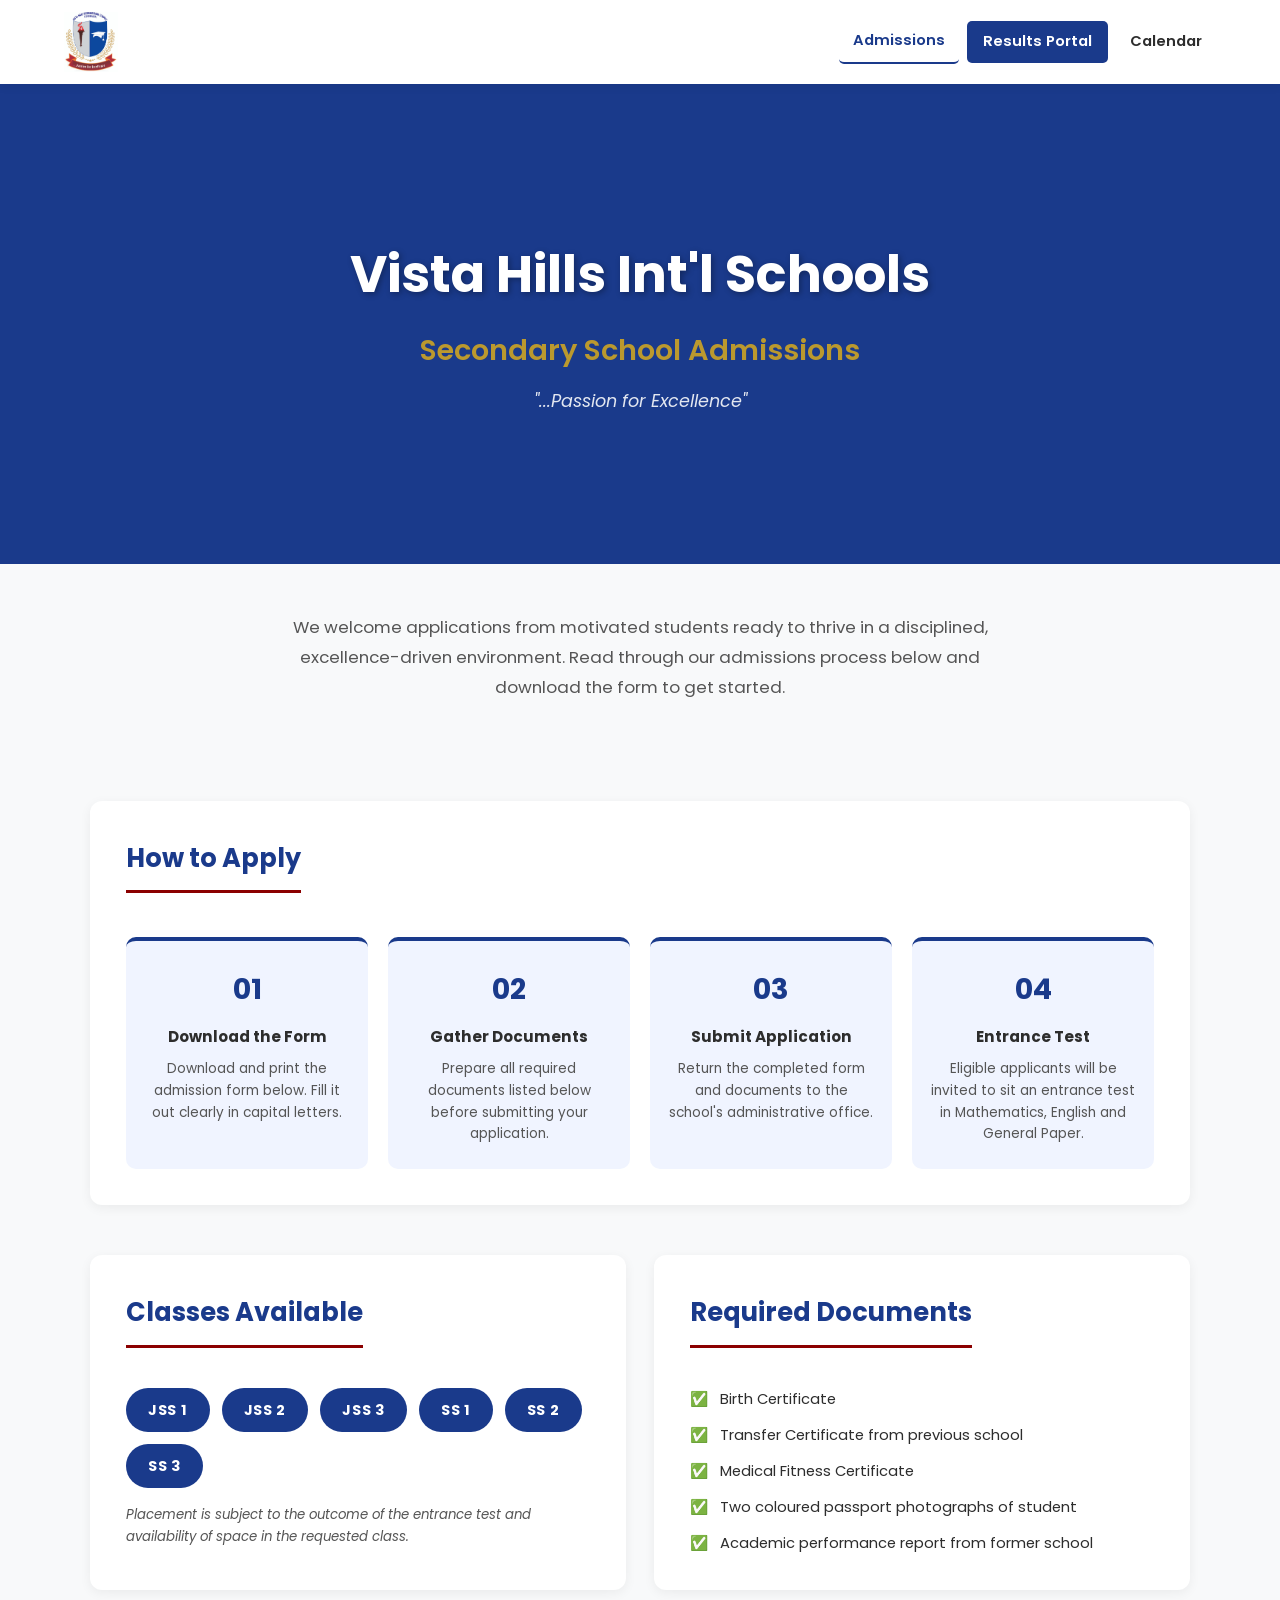
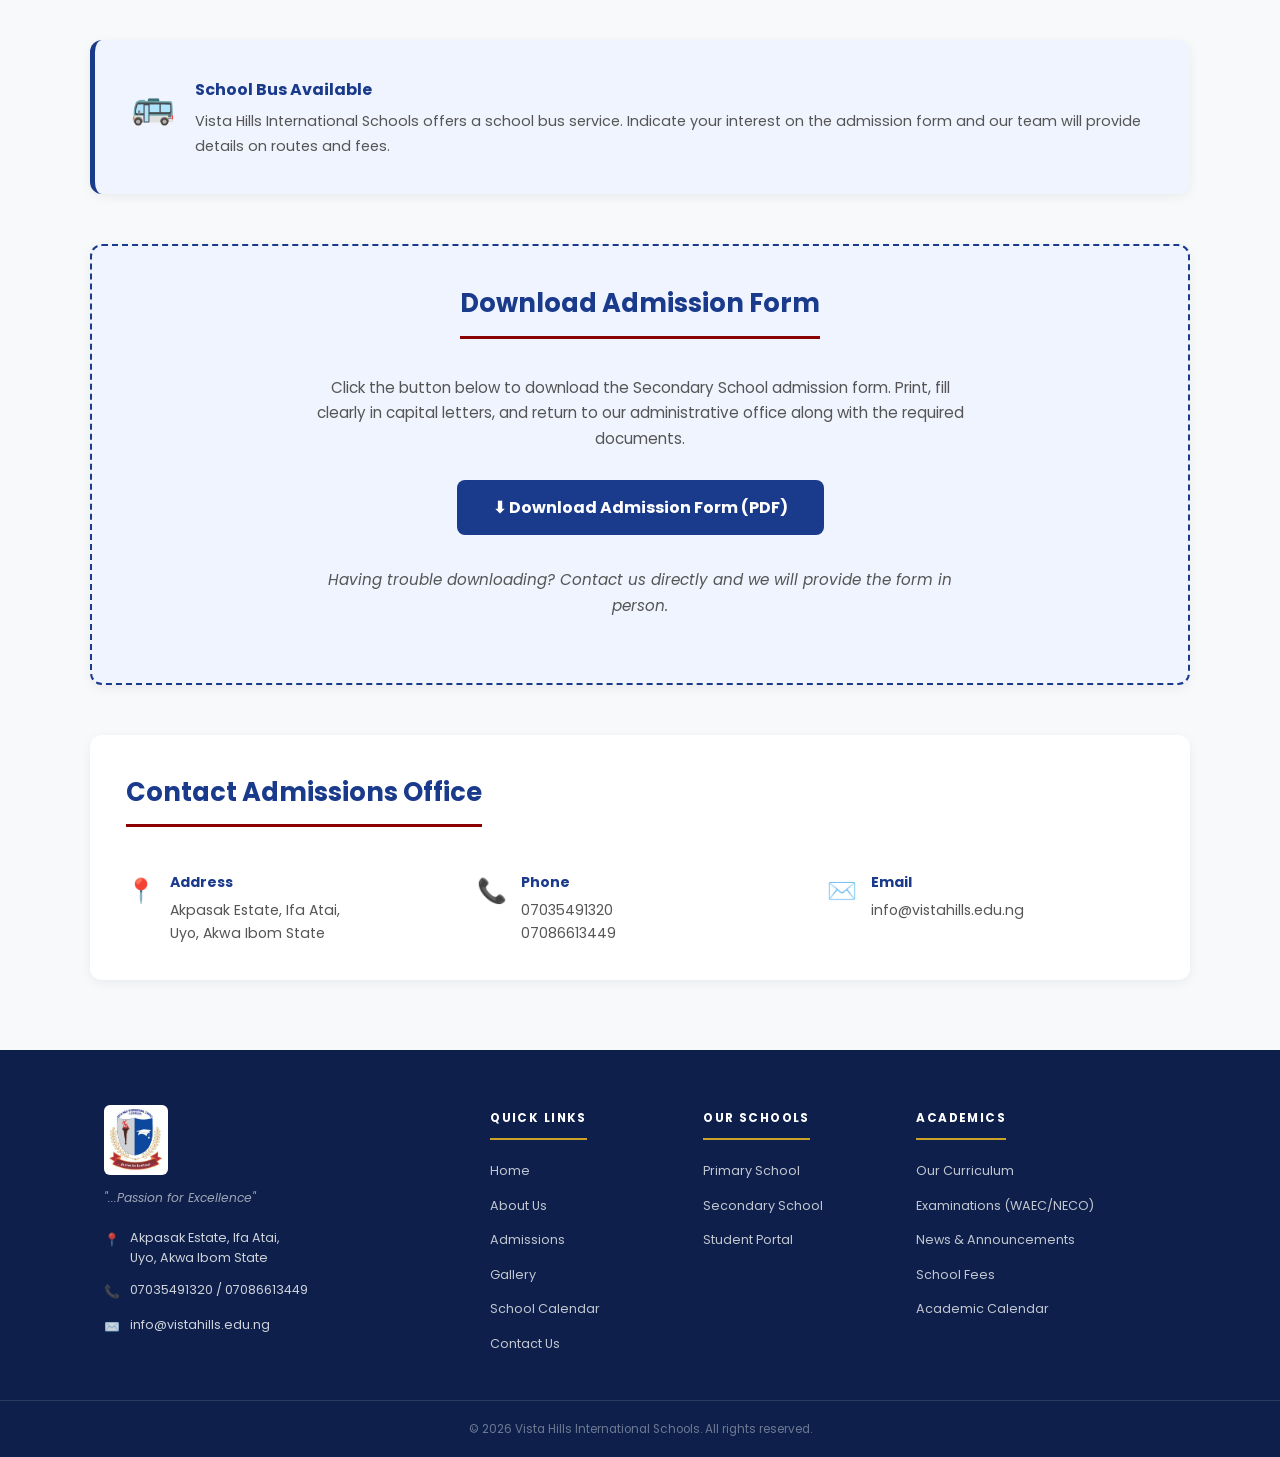
==== SCHOOL WEBSITE/PUBLIC/admissions.html @ dcc8f913 "Add files via upload" ====
<!DOCTYPE html>
<html lang="en">
<head>
  <meta charset="UTF-8">
  <meta name="viewport" content="width=device-width, initial-scale=1.0">
  <title>Admissions - Vista Hills International Schools</title>
  <link rel="stylesheet" href="demo.css">
  <link rel="icon" type="image/jpeg" href="images/secondaryslogo.jpg">
  <link rel="preconnect" href="https://fonts.googleapis.com">
  <link rel="preconnect" href="https://fonts.gstatic.com" crossorigin>
  <link href="https://fonts.googleapis.com/css2?family=Poppins:wght@400;600;700&display=swap" rel="stylesheet">
</head>
<body class="page-secondary">

  <nav class="main-nav">
    <a href="demo.html" class="nav-logo-link">
      <img src="images/secondaryslogo.jpg"
           alt="Vista Hills Secondary School Logo"
           class="nav-logo">
    </a>
    <div class="nav-links">
      <a href="admissions.html" class="active-link">Admissions</a>
      <a href="results.html" class="portal-btn">Results Portal</a>
      <a href="calendar.html">Calendar</a>
    </div>
  </nav>

  <header class="hero">
    <div class="hero-overlay"></div>
    <div class="hero-text">
      <h1>Vista Hills Int'l Schools</h1>
      <h2 class="school-arm-title">Secondary School Admissions</h2>
      <p class="motto">"...Passion for Excellence"</p>
    </div>
  </header>

  <section class="intro">
    <p>We welcome applications from motivated students ready to thrive in a disciplined, excellence-driven environment. Read through our admissions process below and download the form to get started.</p>
  </section>

  <!-- How to Apply -->
  <section class="admissions-section">
    <div class="admissions-inner">

      <div class="admissions-block">
        <h2 class="section-title">How to Apply</h2>
        <div class="steps-grid">
          <div class="step-card">
            <div class="step-number">01</div>
            <h4>Download the Form</h4>
            <p>Download and print the admission form below. Fill it out clearly in capital letters.</p>
          </div>
          <div class="step-card">
            <div class="step-number">02</div>
            <h4>Gather Documents</h4>
            <p>Prepare all required documents listed below before submitting your application.</p>
          </div>
          <div class="step-card">
            <div class="step-number">03</div>
            <h4>Submit Application</h4>
            <p>Return the completed form and documents to the school's administrative office.</p>
          </div>
          <div class="step-card">
            <div class="step-number">04</div>
            <h4>Entrance Test</h4>
            <p>Eligible applicants will be invited to sit an entrance test in Mathematics, English and General Paper.</p>
          </div>
        </div>
      </div>

      <!-- Two column layout for Classes & Documents -->
      <div class="admissions-two-col">

        <!-- Classes Available -->
        <div class="admissions-block">
          <h2 class="section-title">Classes Available</h2>
          <div class="classes-grid">
            <div class="class-badge">JSS 1</div>
            <div class="class-badge">JSS 2</div>
            <div class="class-badge">JSS 3</div>
            <div class="class-badge">SS 1</div>
            <div class="class-badge">SS 2</div>
            <div class="class-badge">SS 3</div>
          </div>
          <p class="admissions-note">Placement is subject to the outcome of the entrance test and availability of space in the requested class.</p>
        </div>

        <!-- Required Documents -->
        <div class="admissions-block">
          <h2 class="section-title">Required Documents</h2>
          <ul class="documents-list">
            <li>
              <span class="doc-icon">✅</span>
              <span>Birth Certificate</span>
            </li>
            <li>
              <span class="doc-icon">✅</span>
              <span>Transfer Certificate from previous school</span>
            </li>
            <li>
              <span class="doc-icon">✅</span>
              <span>Medical Fitness Certificate</span>
            </li>
            <li>
              <span class="doc-icon">✅</span>
              <span>Two coloured passport photographs of student</span>
            </li>
            <li>
              <span class="doc-icon">✅</span>
              <span>Academic performance report from former school</span>
            </li>
          </ul>
        </div>

      </div>

      <!-- School Bus -->
      <div class="admissions-block bus-notice">
        <span class="bus-icon">🚌</span>
        <div>
          <h4>School Bus Available</h4>
          <p>Vista Hills International Schools offers a school bus service. Indicate your interest on the admission form and our team will provide details on routes and fees.</p>
        </div>
      </div>

      <!-- Download Form -->
      <div class="admissions-block download-block">
        <h2 class="section-title">Download Admission Form</h2>
        <p>Click the button below to download the Secondary School admission form. Print, fill clearly in capital letters, and return to our administrative office along with the required documents.</p>
        <a href="admission-form-secondary.pdf"
           download="Vista-Hills-Secondary-Admission-Form.pdf"
           class="download-btn">
          ⬇ Download Admission Form (PDF)
        </a>
        <p class="admissions-note">Having trouble downloading? Contact us directly and we will provide the form in person.</p>
      </div>

      <!-- Contact -->
      <div class="admissions-block contact-block">
        <h2 class="section-title">Contact Admissions Office</h2>
        <div class="contact-grid">
          <div class="contact-item">
            <span class="contact-icon">📍</span>
            <div>
              <strong>Address</strong>
              <p>Akpasak Estate, Ifa Atai,<br>Uyo, Akwa Ibom State</p>
            </div>
          </div>
          <div class="contact-item">
            <span class="contact-icon">📞</span>
            <div>
              <strong>Phone</strong>
              <p>07035491320<br>07086613449</p>
            </div>
          </div>
          <div class="contact-item">
            <span class="contact-icon">✉️</span>
            <div>
              <strong>Email</strong>
              <p>info@vistahills.edu.ng</p>
            </div>
          </div>
        </div>
      </div>

    </div>
  </section>

  <footer class="site-footer">
    <div class="footer-top">

      <div class="footer-col footer-brand">
        <img src="images/secondaryslogo.jpg"
             alt="Vista Hills Secondary Logo"
             class="footer-logo-img">
        <p class="footer-tagline">"...Passion for Excellence"</p>
        <ul class="footer-contact">
          <li>
            <span class="footer-icon">📍</span>
            <span>Akpasak Estate, Ifa Atai,<br>Uyo, Akwa Ibom State</span>
          </li>
          <li>
            <span class="footer-icon">📞</span>
            <span>07035491320 / 07086613449</span>
          </li>
          <li>
            <span class="footer-icon">✉️</span>
            <span>info@vistahills.edu.ng</span>
          </li>
        </ul>
      </div>

      <div class="footer-col">
        <h4 class="footer-heading">Quick Links</h4>
        <ul class="footer-links">
          <li><a href="demo.html">Home</a></li>
          <li><a href="about.html">About Us</a></li>
          <li><a href="admissions.html">Admissions</a></li>
          <li><a href="gallery.html">Gallery</a></li>
          <li><a href="calendar.html">School Calendar</a></li>
          <li><a href="contact.html">Contact Us</a></li>
        </ul>
      </div>

      <div class="footer-col">
        <h4 class="footer-heading">Our Schools</h4>
        <ul class="footer-links">
          <li><a href="demop.html">Primary School</a></li>
          <li><a href="demos.html">Secondary School</a></li>
          <li><a href="results.html">Student Portal</a></li>
        </ul>
      </div>

      <div class="footer-col">
        <h4 class="footer-heading">Academics</h4>
        <ul class="footer-links">
          <li><a href="#">Our Curriculum</a></li>
          <li><a href="#">Examinations (WAEC/NECO)</a></li>
          <li><a href="#">News & Announcements</a></li>
          <li><a href="#">School Fees</a></li>
          <li><a href="#">Academic Calendar</a></li>
        </ul>
      </div>

    </div>

    <div class="footer-bottom">
      <p>&copy; 2026 Vista Hills International Schools. All rights reserved.</p>
    </div>
  </footer>

</body>
</html>
---- SCHOOL WEBSITE/PUBLIC/demo.css ----
/* =============================================
   VISTA HILLS INTERNATIONAL SCHOOLS
   Shared Stylesheet - demo.css

   Colour system (60-30-10 rule):
   Landing:   60% Navy | 30% White | 10% Maroon
   Primary:   60% Maroon | 30% Cream | 10% Gold
   Secondary: 60% Royal Blue | 30% White | 10% Red
   ============================================= */

/* --- Design Tokens --- */
:root {
  /* Shared */
  --white:          #ffffff;
  --light-bg:       #f8f9fa;
  --text-dark:      #2d2d2d;
  --text-mid:       #555555;

  /* Landing page */
  --navy:           #002b5c;
  --maroon:         #8b0000;
  --gold:           #c9a227;

  /* Primary school */
  --pri-dominant:   #8b0000;
  --pri-support:    #fff8f0;
  --pri-accent:     #c9a227;

  /* Secondary school */
  --sec-dominant:   #1a3a8b;
  --sec-support:    #f0f4ff;
  --sec-accent:     #8b0000;
  --sec-gold:       #c9a227;

  /* Overlays - these genuinely need transparency so rgba stays here only */
  --overlay-navy:   rgba(0, 43, 92, 0.65);
  --overlay-maroon: #8b0000;
  --overlay-blue:   #1a3a8b;
}

/* --- Reset & Base --- */
*, *::before, *::after {
  box-sizing: border-box;
  margin: 0;
  padding: 0;
}

body {
  font-family: 'Poppins', sans-serif;
  background-color: var(--light-bg);
  color: var(--text-dark);
  line-height: 1.7;
}

img {
  max-width: 100%;
  height: auto;
  display: block;
}

a {
  text-decoration: none;
  color: inherit;
}

/* =============================================
   NAVBAR
   ============================================= */
.main-nav {
  display: flex;
  justify-content: space-between;
  align-items: center;
  padding: 12px 5%;
  background: var(--white);
  box-shadow: 0 2px 10px #00000012;
  position: sticky;
  top: 0;
  z-index: 1000;
}

.nav-logo-link {
  display: flex;
  align-items: center;
  gap: 10px;
}

.nav-logo {
  height: 60px;
  width: auto;
  object-fit: contain;
}

.nav-school-name {
  font-size: 0.95em;
  font-weight: 700;
  color: var(--navy);
  line-height: 1.3;
}

.nav-links {
  display: flex;
  align-items: center;
  gap: 8px;
}

.nav-links a {
  text-decoration: none;
  color: var(--text-dark);
  font-weight: 600;
  font-size: 0.92em;
  padding: 8px 14px;
  border-radius: 5px;
  transition: color 0.3s ease, background 0.3s ease;
}

.page-landing .nav-links a:hover,
.page-primary .nav-links a:hover {
  color: var(--maroon);
}

.page-secondary .nav-links a:hover {
  color: var(--sec-dominant);
}

.nav-links .portal-btn {
  color: var(--white) !important;
  padding: 8px 16px;
  border-radius: 5px;
}

.page-landing .portal-btn,
.page-primary .portal-btn {
  background: var(--maroon);
}

.page-landing .portal-btn:hover,
.page-primary .portal-btn:hover {
  background: #a00000;
}

.page-secondary .portal-btn {
  background: var(--sec-dominant);
}

.page-secondary .portal-btn:hover {
  background: #0f2460;
}

/* =============================================
   HERO
   ============================================= */
.hero {
  position: relative;
  background: url('images/banner.jpg') no-repeat center center / cover;
  color: var(--white);
  text-align: center;
  padding: 130px 20px;
  min-height: 480px;
  display: flex;
  align-items: center;
  justify-content: center;
}

.hero-overlay {
  position: absolute;
  inset: 0;
  z-index: 1;
}

.page-landing .hero-overlay  { background: var(--overlay-navy); }
.page-primary .hero-overlay   { background: var(--overlay-maroon); }
.page-secondary .hero-overlay { background: var(--overlay-blue); }

.hero-text {
  position: relative;
  z-index: 2;
  max-width: 800px;
}

.hero-text h1 {
  font-size: clamp(2rem, 5vw, 3.2em);
  font-weight: 700;
  text-shadow: 2px 2px 6px #00000050;
  margin-bottom: 8px;
}

.school-arm-title {
  font-size: clamp(1.2rem, 3vw, 1.8em);
  font-weight: 600;
  margin-bottom: 12px;
  opacity: 0.92;
}

.page-primary .school-arm-title   { color: var(--pri-accent); }
.page-secondary .school-arm-title { color: var(--sec-gold); }

.motto {
  font-style: italic;
  font-size: 1.1em;
  opacity: 0.88;
  margin-top: 10px;
}

/* =============================================
   INTRO
   ============================================= */
.intro {
  text-align: center;
  padding: 48px 20px;
  max-width: 800px;
  margin: 0 auto;
  font-size: 1.05em;
  color: var(--text-mid);
  line-height: 1.8;
}

/* =============================================
   SCHOOL SELECTION CARDS (landing page)
   ============================================= */
.school-options {
  display: flex;
  justify-content: center;
  gap: 30px;
  padding: 20px 5% 70px;
  flex-wrap: wrap;
}

.option {
  flex: 1 1 350px;
  max-width: 450px;
  text-decoration: none;
  border-radius: 12px;
  overflow: hidden;
  box-shadow: 0 4px 15px #0000001a;
  transition: transform 0.3s ease, box-shadow 0.3s ease;
  background: var(--white);
}

.option:hover {
  transform: translateY(-8px);
  box-shadow: 0 16px 32px #00000026;
}

.primary-card   { border-top: 6px solid var(--pri-dominant); }
.secondary-card { border-top: 6px solid var(--sec-dominant); }

.card-content {
  padding: 28px 24px 16px;
  text-align: center;
}

.card-logo {
  height: 80px;
  width: auto;
  object-fit: contain;
  margin: 0 auto 16px;
}

.card-content h2 {
  margin: 0 0 6px;
  font-size: 1.5em;
}

.primary-card .card-content h2   { color: var(--pri-dominant); }
.secondary-card .card-content h2  { color: var(--sec-dominant); }

.card-content p {
  margin: 0;
  color: var(--text-mid);
  font-size: 0.92em;
}

.img-container {
  width: 100%;
  height: 240px;
  overflow: hidden;
}

.img-container img {
  width: 100%;
  height: 100%;
  object-fit: cover;
  transition: transform 0.5s ease;
}

.option:hover .img-container img {
  transform: scale(1.05);
}

/* =============================================
   SECTION TITLE
   ============================================= */
.section-title {
  font-size: 1.6em;
  font-weight: 700;
  margin-bottom: 20px;
  padding-bottom: 10px;
  display: inline-block;
}

.page-primary .section-title {
  color: var(--pri-dominant);
  border-bottom: 3px solid var(--pri-accent);
}

.page-secondary .section-title {
  color: var(--sec-dominant);
  border-bottom: 3px solid var(--sec-accent);
}

/* =============================================
   FACILITIES
   ============================================= */
.facilities {
  padding: 50px 5%;
  background: var(--white);
}

.page-primary .facilities   { background: var(--pri-support); }
.page-secondary .facilities { background: var(--sec-support); }

.facilities-list {
  list-style: none;
  padding: 0;
  display: flex;
  flex-wrap: wrap;
  gap: 12px;
  margin-bottom: 32px;
}

.facilities-list li {
  padding: 8px 18px;
  border-radius: 20px;
  font-size: 0.88em;
  font-weight: 600;
}

.page-primary .facilities-list li   { background: var(--pri-dominant); color: var(--white); }
.page-secondary .facilities-list li { background: var(--sec-dominant); color: var(--white); }

.facility-gallery {
  display: flex;
  flex-wrap: wrap;
  gap: 20px;
  margin-top: 24px;
}

.facility-card {
  flex: 1 1 200px;
  text-align: center;
  background: var(--white);
  border-radius: 10px;
  padding: 12px;
  box-shadow: 0 3px 10px #00000014;
  transition: transform 0.3s ease;
}

.facility-card img {
  width: 100%;
  height: 160px;
  object-fit: cover;
  border-radius: 7px;
  margin-bottom: 10px;
}

.facility-card p {
  font-size: 0.85em;
  font-weight: 600;
  color: var(--text-mid);
}

.facility-card:hover { transform: translateY(-4px); }

/* =============================================
   STAFF
   ============================================= */
.staff {
  padding: 50px 5%;
  text-align: center;
  background: var(--white);
}

.staff > p {
  max-width: 700px;
  margin: 0 auto 30px;
  color: var(--text-mid);
  font-size: 1em;
  line-height: 1.8;
}

.staff-gallery {
  display: flex;
  justify-content: center;
  gap: 30px;
  flex-wrap: wrap;
  margin-top: 20px;
}

.staff-card {
  flex: 0 1 280px;
  background: var(--light-bg);
  padding: 30px 20px;
  border-radius: 12px;
  box-shadow: 0 4px 12px #0000000d;
  transition: transform 0.3s ease, box-shadow 0.3s ease;
}

.staff-card:hover {
  transform: translateY(-5px);
  box-shadow: 0 8px 20px #0000001a;
}

.staff-img-container {
  width: 140px;
  height: 140px;
  border-radius: 50%;
  overflow: hidden;
  margin: 0 auto 16px;
  box-shadow: 0 4px 10px #0000001f;
}

.page-primary .staff-img-container   { border: 4px solid var(--pri-dominant); }
.page-secondary .staff-img-container { border: 4px solid var(--sec-dominant); }

.staff-img-container img {
  width: 100%;
  height: 100%;
  object-fit: cover;
  object-position: top center;
}

.staff-name {
  font-size: 1.1em;
  font-weight: 700;
  margin-bottom: 4px;
}

.page-primary .staff-name   { color: var(--pri-dominant); }
.page-secondary .staff-name { color: var(--sec-dominant); }

.staff-role {
  font-size: 0.88em;
  font-weight: 600;
  color: var(--text-mid);
  text-transform: uppercase;
  letter-spacing: 0.05em;
  margin: 0;
}

/* =============================================
   FOOTER
   ============================================= */
.site-footer {
  background: var(--navy);
  color: #ffffffd9;
  font-size: 0.9em;
}

.page-secondary .site-footer { background: #0d1f4a; }

.footer-top {
  display: grid;
  grid-template-columns: 2fr 1fr 1fr 1.5fr;
  gap: 40px;
  max-width: 1200px;
  margin: 0 auto;
  padding: 55px 5% 45px;
}

.footer-logo-img {
  height: 70px;
  width: auto;
  object-fit: contain;
  margin-bottom: 14px;
  border-radius: 6px;
  background: var(--white);
  padding: 4px;
}

.footer-tagline {
  font-style: italic;
  font-size: 0.85em;
  color: #ffffff99;
  margin: 0 0 20px;
  line-height: 1.5;
}

.footer-contact {
  list-style: none;
  padding: 0;
  margin: 0;
  display: flex;
  flex-direction: column;
  gap: 12px;
}

.footer-contact li {
  display: flex;
  align-items: flex-start;
  gap: 10px;
  font-size: 0.88em;
  color: #ffffffcc;
  line-height: 1.6;
}

.footer-icon {
  flex-shrink: 0;
  margin-top: 2px;
}

.footer-socials { margin-top: 20px; }

.footer-socials a {
  display: inline-block;
  color: var(--white);
  background: #ffffff26;
  padding: 6px 16px;
  border-radius: 4px;
  font-size: 0.85em;
  font-weight: 600;
  transition: background 0.3s ease;
}

.footer-socials a:hover { background: var(--maroon); }

.footer-heading {
  color: var(--white);
  font-size: 0.82em;
  font-weight: 700;
  letter-spacing: 0.12em;
  text-transform: uppercase;
  margin: 0 0 18px;
  padding-bottom: 10px;
  border-bottom: 2px solid var(--maroon);
  display: inline-block;
}

.page-secondary .footer-heading { border-bottom-color: var(--sec-gold); }

.footer-links {
  list-style: none;
  padding: 0;
  margin: 0;
  display: flex;
  flex-direction: column;
  gap: 10px;
}

.footer-links li a {
  color: #ffffffbf;
  font-size: 0.88em;
  display: inline-block;
  transition: color 0.3s ease, padding-left 0.3s ease;
}

.footer-links li a:hover {
  color: var(--white);
  padding-left: 6px;
}

.footer-bottom {
  border-top: 1px solid #ffffff1f;
  text-align: center;
  padding: 18px 20px;
  font-size: 0.82em;
  color: #ffffff66;
}

/* =============================================
   ADMISSIONS PAGE
   ============================================= */
.admissions-section {
  padding: 50px 5% 70px;
}

.admissions-inner {
  max-width: 1100px;
  margin: 0 auto;
  display: flex;
  flex-direction: column;
  gap: 50px;
}

.admissions-block {
  background: var(--white);
  border-radius: 12px;
  padding: 36px;
  box-shadow: 0 3px 12px #0000000f;
}

/* Active nav link */
.active-link {
  color: var(--sec-dominant) !important;
  border-bottom: 2px solid var(--sec-dominant);
  padding-bottom: 4px;
}

/* Steps */
.steps-grid {
  display: grid;
  grid-template-columns: repeat(4, 1fr);
  gap: 20px;
  margin-top: 24px;
}

.step-card {
  background: var(--sec-support);
  border-radius: 10px;
  padding: 24px 18px;
  text-align: center;
  border-top: 4px solid var(--sec-dominant);
}

.step-number {
  font-size: 1.8em;
  font-weight: 700;
  color: var(--sec-dominant);
  margin-bottom: 10px;
}

.step-card h4 {
  font-size: 0.95em;
  font-weight: 700;
  color: var(--text-dark);
  margin-bottom: 8px;
}

.step-card p {
  font-size: 0.85em;
  color: var(--text-mid);
  line-height: 1.6;
}

/* Two column layout */
.admissions-two-col {
  display: grid;
  grid-template-columns: 1fr 1fr;
  gap: 28px;
}

/* Classes */
.classes-grid {
  display: flex;
  flex-wrap: wrap;
  gap: 12px;
  margin-top: 20px;
  margin-bottom: 16px;
}

.class-badge {
  background: var(--sec-dominant);
  color: var(--white);
  padding: 10px 22px;
  border-radius: 25px;
  font-size: 0.9em;
  font-weight: 700;
  letter-spacing: 0.05em;
}

.admissions-note {
  font-size: 0.83em;
  color: var(--text-mid);
  font-style: italic;
  margin-top: 12px;
  line-height: 1.6;
}

/* Documents */
.documents-list {
  list-style: none;
  padding: 0;
  margin-top: 20px;
  display: flex;
  flex-direction: column;
  gap: 14px;
}

.documents-list li {
  display: flex;
  align-items: flex-start;
  gap: 12px;
  font-size: 0.92em;
  color: var(--text-dark);
  line-height: 1.5;
}

.doc-icon {
  flex-shrink: 0;
  font-size: 1em;
}

/* School Bus Notice */
.bus-notice {
  display: flex;
  align-items: flex-start;
  gap: 20px;
  background: var(--sec-support);
  border-left: 5px solid var(--sec-dominant);
}

.bus-icon {
  font-size: 2.2em;
  flex-shrink: 0;
}

.bus-notice h4 {
  font-size: 1em;
  font-weight: 700;
  color: var(--sec-dominant);
  margin-bottom: 6px;
}

.bus-notice p {
  font-size: 0.9em;
  color: var(--text-mid);
  line-height: 1.7;
}

/* Download */
.download-block {
  text-align: center;
  background: var(--sec-support);
  border: 2px dashed var(--sec-dominant);
}

.download-block p {
  color: var(--text-mid);
  font-size: 0.95em;
  max-width: 650px;
  margin: 16px auto 28px;
  line-height: 1.7;
}

.download-btn {
  display: inline-block;
  background: var(--sec-dominant);
  color: var(--white);
  font-weight: 700;
  font-size: 1em;
  padding: 14px 36px;
  border-radius: 8px;
  transition: background 0.3s ease, transform 0.2s ease;
  margin-bottom: 16px;
}

.download-btn:hover {
  background: #0f2460;
  transform: translateY(-2px);
}

/* Contact */
.contact-grid {
  display: grid;
  grid-template-columns: repeat(3, 1fr);
  gap: 24px;
  margin-top: 24px;
}

.contact-item {
  display: flex;
  align-items: flex-start;
  gap: 14px;
}

.contact-icon {
  font-size: 1.5em;
  flex-shrink: 0;
}

.contact-item strong {
  display: block;
  font-size: 0.88em;
  font-weight: 700;
  color: var(--sec-dominant);
  margin-bottom: 4px;
}

.contact-item p {
  font-size: 0.88em;
  color: var(--text-mid);
  line-height: 1.6;
  margin: 0;
}

/* =============================================
   ADMISSIONS RESPONSIVE
   ============================================= */
@media (max-width: 900px) {
  .steps-grid {
    grid-template-columns: repeat(2, 1fr);
  }
  .admissions-two-col {
    grid-template-columns: 1fr;
  }
  .contact-grid {
    grid-template-columns: 1fr;
    gap: 20px;
  }
}

@media (max-width: 600px) {
  .steps-grid {
    grid-template-columns: 1fr;
  }
  .admissions-block {
    padding: 24px 18px;
  }
  .bus-notice {
    flex-direction: column;
    gap: 12px;
  }
}

/* =============================================
   RESPONSIVE - Tablet (max 900px)
   ============================================= */
@media (max-width: 900px) {
  .footer-top {
    grid-template-columns: 1fr 1fr;
    gap: 32px;
  }
  .footer-brand {
    grid-column: 1 / -1;
  }
  .school-options {
    flex-direction: column;
    align-items: center;
  }
  .option {
    max-width: 100%;
    width: 100%;
  }
}

/* =============================================
   RESPONSIVE - Mobile (max 600px)
   ============================================= */
@media (max-width: 600px) {
  .main-nav {
    padding: 10px 4%;
    flex-wrap: wrap;
    gap: 10px;
  }

  .nav-logo { height: 46px; }

  .nav-school-name { font-size: 0.82em; }

  .hero { padding: 90px 16px; }
  .hero-text h1 { font-size: 1.8em; }

  .footer-top {
    grid-template-columns: 1fr;
    padding: 40px 5% 32px;
  }

  .footer-brand { grid-column: auto; }

  .nav-links {
    flex-wrap: wrap;
    gap: 6px;
  }

  .nav-links a {
    font-size: 0.82em;
    padding: 6px 10px;
  }

  .facilities-list { gap: 8px; }

  .facilities-list li {
    font-size: 0.82em;
    padding: 6px 14px;
  }
}
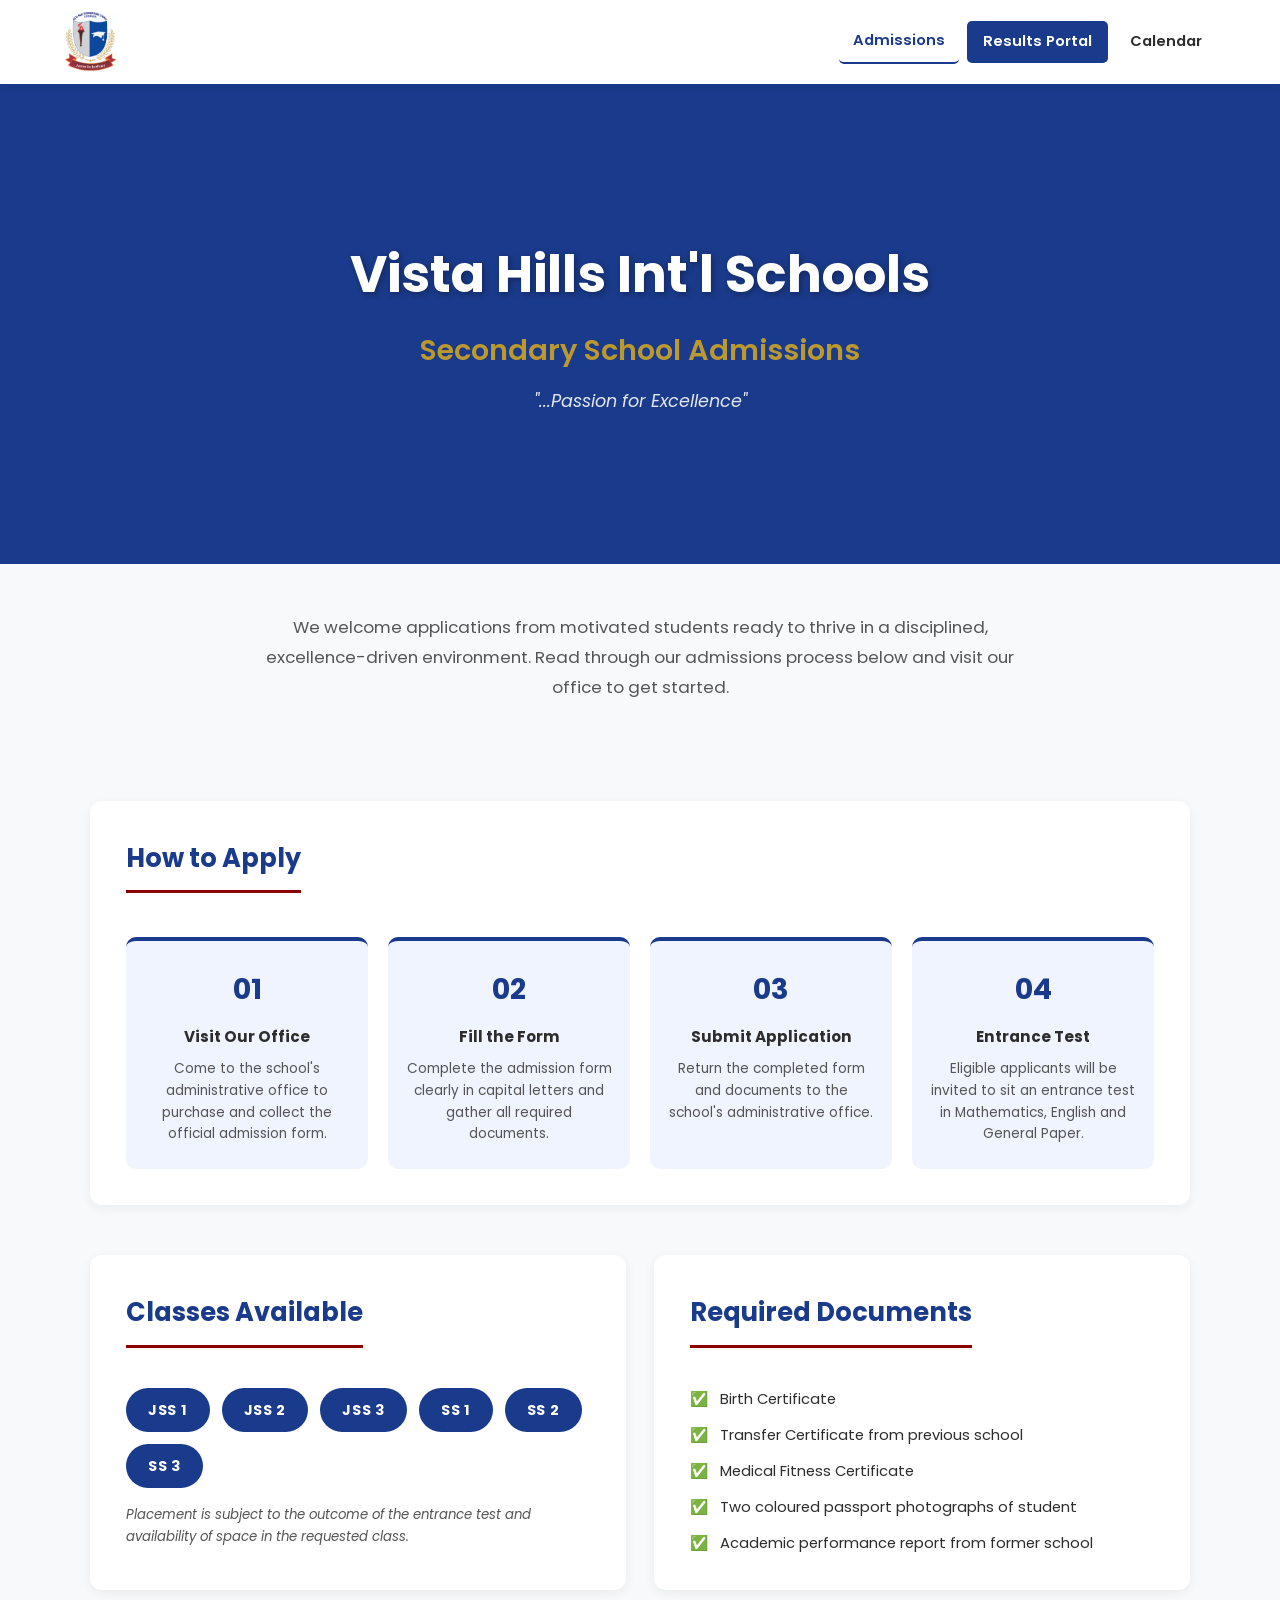
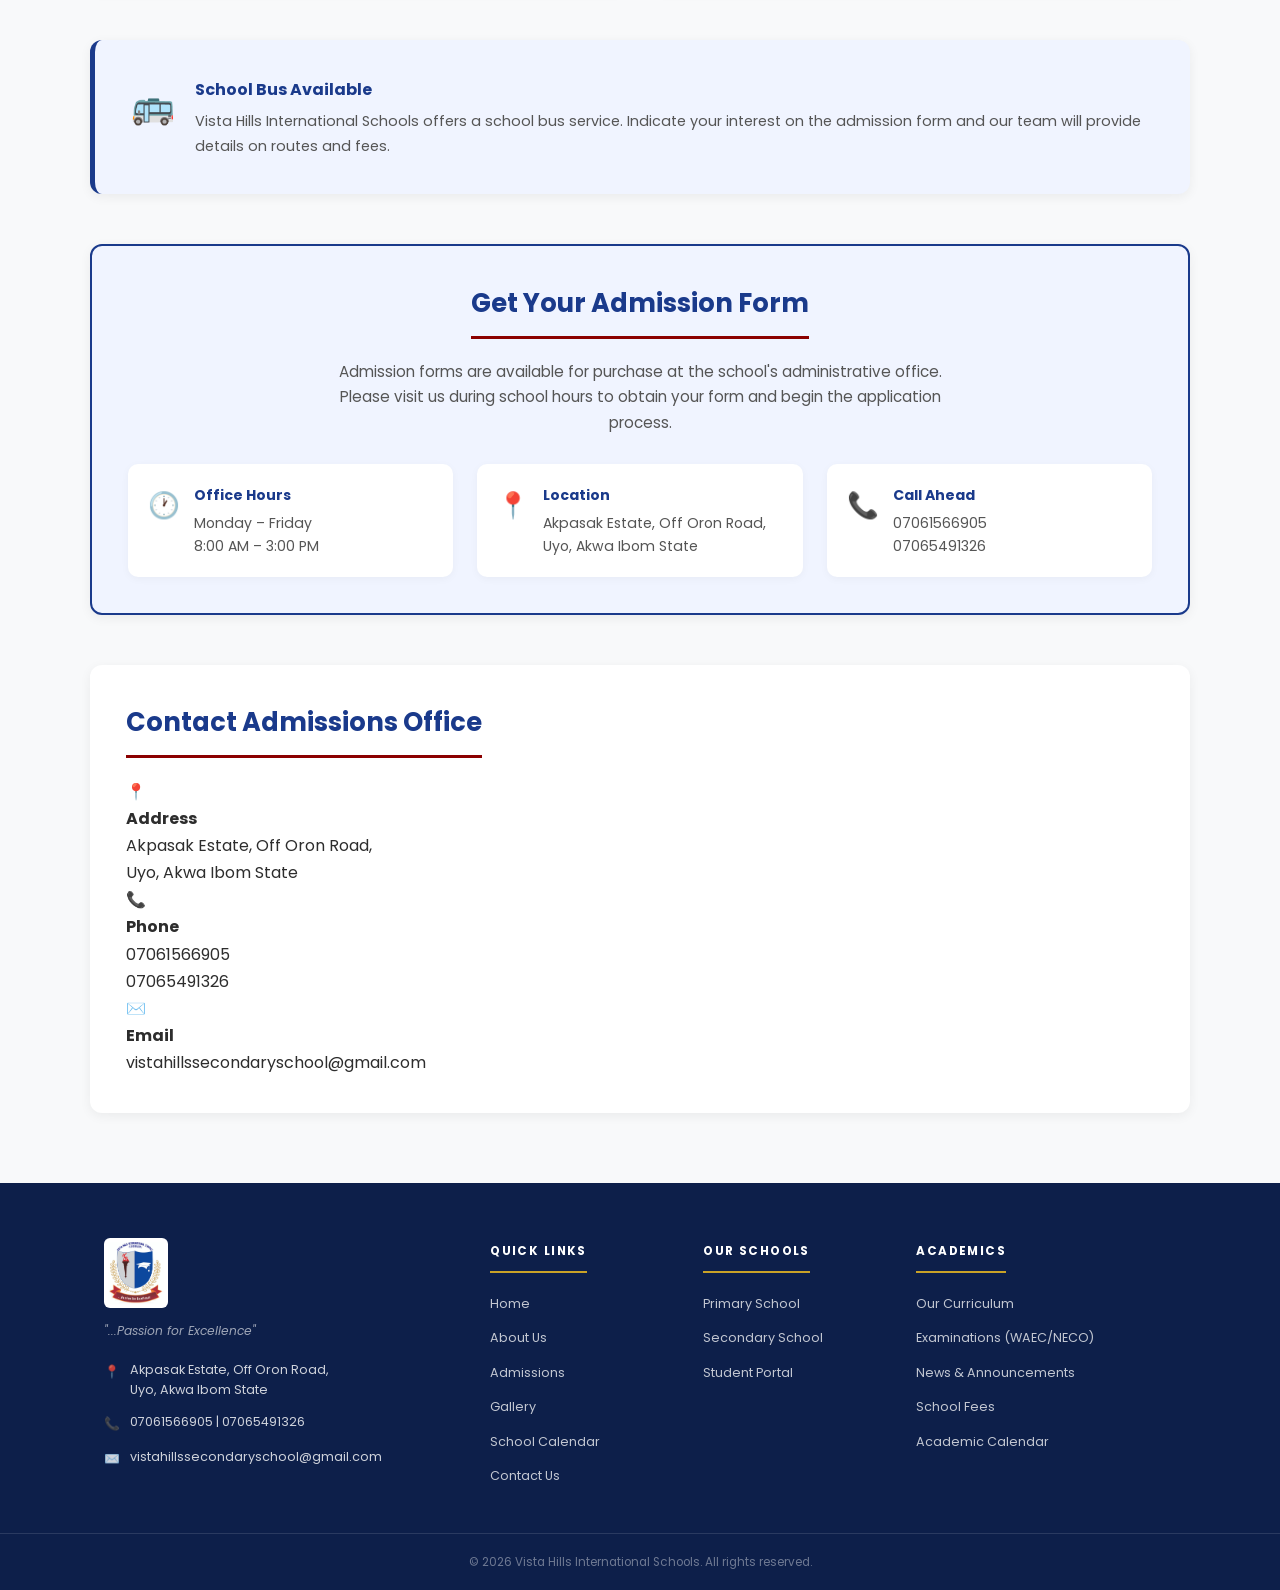
==== commit f0d5d299: "Update admissions.html" ====
--- a/SCHOOL WEBSITE/PUBLIC/admissions.html
+++ b/SCHOOL WEBSITE/PUBLIC/admissions.html
@@ -4,7 +4,7 @@
   <meta charset="UTF-8">
   <meta name="viewport" content="width=device-width, initial-scale=1.0">
   <title>Admissions - Vista Hills International Schools</title>
-  <link rel="stylesheet" href="demo.css">
+  <link rel="stylesheet" href="index.css">
   <link rel="icon" type="image/jpeg" href="images/secondaryslogo.jpg">
   <link rel="preconnect" href="https://fonts.googleapis.com">
   <link rel="preconnect" href="https://fonts.gstatic.com" crossorigin>
@@ -13,7 +13,7 @@
 <body class="page-secondary">
 
   <nav class="main-nav">
-    <a href="demo.html" class="nav-logo-link">
+    <a href="index.html" class="nav-logo-link">
       <img src="images/secondaryslogo.jpg"
            alt="Vista Hills Secondary School Logo"
            class="nav-logo">
@@ -35,25 +35,25 @@
   </header>
 
   <section class="intro">
-    <p>We welcome applications from motivated students ready to thrive in a disciplined, excellence-driven environment. Read through our admissions process below and download the form to get started.</p>
+    <p>We welcome applications from motivated students ready to thrive in a disciplined, excellence-driven environment. Read through our admissions process below and visit our office to get started.</p>
   </section>
 
-  <!-- How to Apply -->
   <section class="admissions-section">
     <div class="admissions-inner">
 
+      <!-- How to Apply -->
       <div class="admissions-block">
         <h2 class="section-title">How to Apply</h2>
         <div class="steps-grid">
           <div class="step-card">
             <div class="step-number">01</div>
-            <h4>Download the Form</h4>
-            <p>Download and print the admission form below. Fill it out clearly in capital letters.</p>
+            <h4>Visit Our Office</h4>
+            <p>Come to the school's administrative office to purchase and collect the official admission form.</p>
           </div>
           <div class="step-card">
             <div class="step-number">02</div>
-            <h4>Gather Documents</h4>
-            <p>Prepare all required documents listed below before submitting your application.</p>
+            <h4>Fill the Form</h4>
+            <p>Complete the admission form clearly in capital letters and gather all required documents.</p>
           </div>
           <div class="step-card">
             <div class="step-number">03</div>
@@ -123,16 +123,33 @@
         </div>
       </div>
 
-      <!-- Download Form -->
-      <div class="admissions-block download-block">
-        <h2 class="section-title">Download Admission Form</h2>
-        <p>Click the button below to download the Secondary School admission form. Print, fill clearly in capital letters, and return to our administrative office along with the required documents.</p>
-        <a href="admission-form-secondary.pdf"
-           download="Vista-Hills-Secondary-Admission-Form.pdf"
-           class="download-btn">
-          ⬇ Download Admission Form (PDF)
-        </a>
-        <p class="admissions-note">Having trouble downloading? Contact us directly and we will provide the form in person.</p>
+      <!-- Visit Us Instead of Download -->
+      <div class="admissions-block visit-block">
+        <h2 class="section-title">Get Your Admission Form</h2>
+        <p>Admission forms are available for purchase at the school's administrative office. Please visit us during school hours to obtain your form and begin the application process.</p>
+        <div class="visit-info">
+          <div class="visit-item">
+            <span class="visit-icon">🕐</span>
+            <div>
+              <strong>Office Hours</strong>
+              <p>Monday – Friday<br>8:00 AM – 3:00 PM</p>
+            </div>
+          </div>
+          <div class="visit-item">
+            <span class="visit-icon">📍</span>
+            <div>
+              <strong>Location</strong>
+              <p>Akpasak Estate, Off Oron Road,<br>Uyo, Akwa Ibom State</p>
+            </div>
+          </div>
+          <div class="visit-item">
+            <span class="visit-icon">📞</span>
+            <div>
+              <strong>Call Ahead</strong>
+              <p>07061566905<br>07065491326</p>
+            </div>
+          </div>
+        </div>
       </div>
 
       <!-- Contact -->
@@ -143,21 +160,21 @@
             <span class="contact-icon">📍</span>
             <div>
               <strong>Address</strong>
-              <p>Akpasak Estate, Ifa Atai,<br>Uyo, Akwa Ibom State</p>
+              <p>Akpasak Estate, Off Oron Road,<br>Uyo, Akwa Ibom State</p>
             </div>
           </div>
           <div class="contact-item">
             <span class="contact-icon">📞</span>
             <div>
               <strong>Phone</strong>
-              <p>07035491320<br>07086613449</p>
+              <p>07061566905<br>07065491326</p>
             </div>
           </div>
           <div class="contact-item">
             <span class="contact-icon">✉️</span>
             <div>
               <strong>Email</strong>
-              <p>info@vistahills.edu.ng</p>
+              <p>vistahillssecondaryschool@gmail.com</p>
             </div>
           </div>
         </div>
@@ -177,15 +194,15 @@
         <ul class="footer-contact">
           <li>
             <span class="footer-icon">📍</span>
-            <span>Akpasak Estate, Ifa Atai,<br>Uyo, Akwa Ibom State</span>
+            <span>Akpasak Estate, Off Oron Road,<br>Uyo, Akwa Ibom State</span>
           </li>
           <li>
             <span class="footer-icon">📞</span>
-            <span>07035491320 / 07086613449</span>
+            <span>07061566905 | 07065491326</span>
           </li>
           <li>
             <span class="footer-icon">✉️</span>
-            <span>info@vistahills.edu.ng</span>
+            <span>vistahillssecondaryschool@gmail.com</span>
           </li>
         </ul>
       </div>
@@ -193,7 +210,7 @@
       <div class="footer-col">
         <h4 class="footer-heading">Quick Links</h4>
         <ul class="footer-links">
-          <li><a href="demo.html">Home</a></li>
+          <li><a href="index.html">Home</a></li>
           <li><a href="about.html">About Us</a></li>
           <li><a href="admissions.html">Admissions</a></li>
           <li><a href="gallery.html">Gallery</a></li>
@@ -205,8 +222,8 @@
       <div class="footer-col">
         <h4 class="footer-heading">Our Schools</h4>
         <ul class="footer-links">
-          <li><a href="demop.html">Primary School</a></li>
-          <li><a href="demos.html">Secondary School</a></li>
+          <li><a href="primarywebpage.html">Primary School</a></li>
+          <li><a href="secondarywebpage.html">Secondary School</a></li>
           <li><a href="results.html">Student Portal</a></li>
         </ul>
       </div>
@@ -230,4 +247,4 @@
   </footer>
 
 </body>
-</html>+</html>
--- a/SCHOOL WEBSITE/PUBLIC/index.css
+++ b/SCHOOL WEBSITE/PUBLIC/index.css
@@ -0,0 +1,1248 @@
+/* =============================================
+   VISTA HILLS INTERNATIONAL SCHOOLS
+   Shared Stylesheet - demo.css
+
+   Colour system (60-30-10 rule):
+   Landing:   60% Navy | 30% White | 10% Maroon
+   Primary:   60% Maroon | 30% Cream | 10% Gold
+   Secondary: 60% Royal Blue | 30% White | 10% Red
+   ============================================= */
+
+/* --- Design Tokens --- */
+:root {
+  /* Shared */
+  --white:          #ffffff;
+  --light-bg:       #f8f9fa;
+  --text-dark:      #2d2d2d;
+  --text-mid:       #555555;
+
+  /* Landing page */
+  --navy:           #002b5c;
+  --maroon:         #8b0000;
+  --gold:           #c9a227;
+
+  /* Primary school */
+  --pri-dominant:   #8b0000;
+  --pri-support:    #fff8f0;
+  --pri-accent:     #c9a227;
+
+  /* Secondary school */
+  --sec-dominant:   #1a3a8b;
+  --sec-support:    #f0f4ff;
+  --sec-accent:     #8b0000;
+  --sec-gold:       #c9a227;
+
+  /* Overlays - these genuinely need transparency so rgba stays here only */
+  --overlay-navy:   #1a3a8b;
+  --overlay-maroon: #8b0000;
+  --overlay-blue:   #1a3a8b;
+}
+
+/* --- Reset & Base --- */
+*, *::before, *::after {
+  box-sizing: border-box;
+  margin: 0;
+  padding: 0;
+}
+
+body {
+  font-family: 'Poppins', sans-serif;
+  background-color: var(--light-bg);
+  color: var(--text-dark);
+  line-height: 1.7;
+}
+
+img {
+  max-width: 100%;
+  height: auto;
+  display: block;
+}
+
+a {
+  text-decoration: none;
+  color: inherit;
+}
+
+/* =============================================
+   NAVBAR
+   ============================================= */
+.main-nav {
+  display: flex;
+  justify-content: space-between;
+  align-items: center;
+  padding: 12px 5%;
+  background: var(--white);
+  box-shadow: 0 2px 10px #00000012;
+  position: sticky;
+  top: 0;
+  z-index: 1000;
+}
+
+.nav-logo-link {
+  display: flex;
+  align-items: center;
+  gap: 10px;
+}
+
+.nav-logo {
+  height: 60px;
+  width: auto;
+  object-fit: contain;
+}
+
+.nav-school-name {
+  font-size: 0.95em;
+  font-weight: 700;
+  color: var(--navy);
+  line-height: 1.3;
+}
+
+.nav-links {
+  display: flex;
+  align-items: center;
+  gap: 8px;
+}
+
+.nav-links a {
+  text-decoration: none;
+  color: var(--text-dark);
+  font-weight: 600;
+  font-size: 0.92em;
+  padding: 8px 14px;
+  border-radius: 5px;
+  transition: color 0.3s ease, background 0.3s ease;
+}
+
+.page-landing .nav-links a:hover,
+.page-primary .nav-links a:hover {
+  color: var(--maroon);
+}
+
+.page-secondary .nav-links a:hover {
+  color: var(--sec-dominant);
+}
+
+.nav-links .portal-btn {
+  color: var(--white) !important;
+  padding: 8px 16px;
+  border-radius: 5px;
+}
+
+.page-landing .portal-btn,
+.page-primary .portal-btn {
+  background: var(--maroon);
+}
+
+.page-landing .portal-btn:hover,
+.page-primary .portal-btn:hover {
+  background: #a00000;
+}
+
+.page-secondary .portal-btn {
+  background: var(--sec-dominant);
+}
+
+.page-secondary .portal-btn:hover {
+  background: #0f2460;
+}
+
+/* =============================================
+   HERO
+   ============================================= */
+.hero {
+  position: relative;
+  background: url('images/banner.jpg') no-repeat center center / cover;
+  color: var(--white);
+  text-align: center;
+  padding: 130px 20px;
+  min-height: 480px;
+  display: flex;
+  align-items: center;
+  justify-content: center;
+}
+
+.hero-overlay {
+  position: absolute;
+  inset: 0;
+  z-index: 1;
+}
+
+.page-landing .hero-overlay  { background: var(--overlay-navy); }
+.page-primary .hero-overlay   { background: var(--overlay-maroon); }
+.page-secondary .hero-overlay { background: var(--overlay-blue); }
+
+.hero-text {
+  position: relative;
+  z-index: 2;
+  max-width: 800px;
+}
+
+.hero-text h1 {
+  font-size: clamp(2rem, 5vw, 3.2em);
+  font-weight: 700;
+  text-shadow: 2px 2px 6px #00000050;
+  margin-bottom: 8px;
+}
+
+.school-arm-title {
+  font-size: clamp(1.2rem, 3vw, 1.8em);
+  font-weight: 600;
+  margin-bottom: 12px;
+  opacity: 0.92;
+}
+
+.page-primary .school-arm-title   { color: var(--pri-accent); }
+.page-secondary .school-arm-title { color: var(--sec-gold); }
+
+.motto {
+  font-style: italic;
+  font-size: 1.1em;
+  opacity: 0.88;
+  margin-top: 10px;
+}
+
+/* =============================================
+   INTRO
+   ============================================= */
+.intro {
+  text-align: center;
+  padding: 48px 20px;
+  max-width: 800px;
+  margin: 0 auto;
+  font-size: 1.05em;
+  color: var(--text-mid);
+  line-height: 1.8;
+}
+
+span.hero-text{
+  font-style: normal;
+}
+
+/* =============================================
+   SCHOOL SELECTION CARDS (landing page)
+   ============================================= */
+.school-options {
+  display: flex;
+  justify-content: center;
+  gap: 30px;
+  padding: 20px 5% 70px;
+  flex-wrap: wrap;
+}
+
+.option {
+  flex: 1 1 350px;
+  max-width: 450px;
+  text-decoration: none;
+  border-radius: 12px;
+  overflow: hidden;
+  box-shadow: 0 4px 15px #0000001a;
+  transition: transform 0.3s ease, box-shadow 0.3s ease;
+  background: var(--white);
+}
+
+.option:hover {
+  transform: translateY(-8px);
+  box-shadow: 0 16px 32px #00000026;
+}
+
+.primary-card   { border-top: 6px solid var(--pri-dominant); }
+.secondary-card { border-top: 6px solid var(--sec-dominant); }
+
+.card-content {
+  padding: 28px 24px 16px;
+  text-align: center;
+}
+
+.card-logo {
+  height: 80px;
+  width: auto;
+  object-fit: contain;
+  margin: 0 auto 16px;
+}
+
+.card-content h2 {
+  margin: 0 0 6px;
+  font-size: 1.5em;
+}
+
+.primary-card .card-content h2   { color: var(--pri-dominant); }
+.secondary-card .card-content h2  { color: var(--sec-dominant); }
+
+.card-content p {
+  margin: 0;
+  color: var(--text-mid);
+  font-size: 0.92em;
+}
+
+.img-container {
+  width: 100%;
+  height: 240px;
+  overflow: hidden;
+}
+
+.img-container img {
+  width: 100%;
+  height: 100%;
+  object-fit: cover;
+  transition: transform 0.5s ease;
+}
+
+.option:hover .img-container img {
+  transform: scale(1.05);
+}
+
+/* =============================================
+   SECTION TITLE
+   ============================================= */
+.section-title {
+  font-size: 1.6em;
+  font-weight: 700;
+  margin-bottom: 20px;
+  padding-bottom: 10px;
+  display: inline-block;
+}
+
+.page-primary .section-title {
+  color: var(--pri-dominant);
+  border-bottom: 3px solid var(--pri-accent);
+}
+
+.page-secondary .section-title {
+  color: var(--sec-dominant);
+  border-bottom: 3px solid var(--sec-accent);
+}
+
+/* =============================================
+   FACILITIES
+   ============================================= */
+.facilities {
+  padding: 50px 5%;
+  background: var(--white);
+}
+
+.page-primary .facilities   { background: var(--pri-support); }
+.page-secondary .facilities { background: var(--sec-support); }
+
+.facilities-list {
+  list-style: none;
+  padding: 0;
+  display: flex;
+  flex-wrap: wrap;
+  gap: 12px;
+  margin-bottom: 32px;
+}
+
+.facilities-list li {
+  padding: 8px 18px;
+  border-radius: 20px;
+  font-size: 0.88em;
+  font-weight: 600;
+}
+
+.page-primary .facilities-list li   { background: var(--pri-dominant); color: var(--white); }
+.page-secondary .facilities-list li { background: var(--sec-dominant); color: var(--white); }
+
+.facility-gallery {
+  display: flex;
+  flex-wrap: wrap;
+  gap: 20px;
+  margin-top: 24px;
+}
+
+.facility-card {
+  flex: 1 1 200px;
+  text-align: center;
+  background: var(--white);
+  border-radius: 10px;
+  padding: 12px;
+  box-shadow: 0 3px 10px #00000014;
+  transition: transform 0.3s ease;
+}
+
+.facility-card img {
+  width: 100%;
+  height: 160px;
+  object-fit: cover;
+  border-radius: 7px;
+  margin-bottom: 10px;
+}
+
+.facility-card p {
+  font-size: 0.85em;
+  font-weight: 600;
+  color: var(--text-mid);
+}
+
+.facility-card:hover { transform: translateY(-4px); }
+
+/* =============================================
+   STAFF
+   ============================================= */
+.staff {
+  padding: 50px 5%;
+  text-align: center;
+  background: var(--white);
+}
+
+.staff > p {
+  max-width: 700px;
+  margin: 0 auto 30px;
+  color: var(--text-mid);
+  font-size: 1em;
+  line-height: 1.8;
+}
+
+.staff-gallery {
+  display: flex;
+  justify-content: center;
+  gap: 30px;
+  flex-wrap: wrap;
+  margin-top: 20px;
+}
+
+.staff-card {
+  flex: 0 1 280px;
+  background: var(--light-bg);
+  padding: 30px 20px;
+  border-radius: 12px;
+  box-shadow: 0 4px 12px #0000000d;
+  transition: transform 0.3s ease, box-shadow 0.3s ease;
+}
+
+.staff-card:hover {
+  transform: translateY(-5px);
+  box-shadow: 0 8px 20px #0000001a;
+}
+
+.staff-img-container {
+  width: 140px;
+  height: 140px;
+  border-radius: 50%;
+  overflow: hidden;
+  margin: 0 auto 16px;
+  box-shadow: 0 4px 10px #0000001f;
+}
+
+.page-primary .staff-img-container   { border: 4px solid var(--pri-dominant); }
+.page-secondary .staff-img-container { border: 4px solid var(--sec-dominant); }
+
+.staff-img-container img {
+  width: 100%;
+  height: 100%;
+  object-fit: cover;
+  object-position: top center;
+}
+
+.staff-name {
+  font-size: 1.1em;
+  font-weight: 700;
+  margin-bottom: 4px;
+}
+
+.page-primary .staff-name   { color: var(--pri-dominant); }
+.page-secondary .staff-name { color: var(--sec-dominant); }
+
+.staff-role {
+  font-size: 0.88em;
+  font-weight: 600;
+  color: var(--text-mid);
+  text-transform: uppercase;
+  letter-spacing: 0.05em;
+  margin: 0;
+}
+
+/* =============================================
+   FOOTER
+   ============================================= */
+.site-footer {
+  background: var(--navy);
+  color: #ffffffd9;
+  font-size: 0.9em;
+}
+
+.page-secondary .site-footer { background: #0d1f4a; }
+
+.footer-top {
+  display: grid;
+  grid-template-columns: 2fr 1fr 1fr 1.5fr;
+  gap: 40px;
+  max-width: 1200px;
+  margin: 0 auto;
+  padding: 55px 5% 45px;
+}
+
+.footer-logo-img {
+  height: 70px;
+  width: auto;
+  object-fit: contain;
+  margin-bottom: 14px;
+  border-radius: 6px;
+  background: var(--white);
+  padding: 4px;
+}
+
+.footer-tagline {
+  font-style: italic;
+  font-size: 0.85em;
+  color: #ffffff99;
+  margin: 0 0 20px;
+  line-height: 1.5;
+}
+
+.footer-contact {
+  list-style: none;
+  padding: 0;
+  margin: 0;
+  display: flex;
+  flex-direction: column;
+  gap: 12px;
+}
+
+.footer-contact li {
+  display: flex;
+  align-items: flex-start;
+  gap: 10px;
+  font-size: 0.88em;
+  color: #ffffffcc;
+  line-height: 1.6;
+}
+
+.footer-icon {
+  flex-shrink: 0;
+  margin-top: 2px;
+}
+
+.footer-socials { margin-top: 20px; }
+
+.footer-socials a {
+  display: inline-block;
+  color: var(--white);
+  background: #ffffff26;
+  padding: 6px 16px;
+  border-radius: 4px;
+  font-size: 0.85em;
+  font-weight: 600;
+  transition: background 0.3s ease;
+}
+
+.footer-socials a:hover { background: var(--maroon); }
+
+.footer-heading {
+  color: var(--white);
+  font-size: 0.82em;
+  font-weight: 700;
+  letter-spacing: 0.12em;
+  text-transform: uppercase;
+  margin: 0 0 18px;
+  padding-bottom: 10px;
+  border-bottom: 2px solid var(--maroon);
+  display: inline-block;
+}
+
+.page-secondary .footer-heading { border-bottom-color: var(--sec-gold); }
+
+.footer-links {
+  list-style: none;
+  padding: 0;
+  margin: 0;
+  display: flex;
+  flex-direction: column;
+  gap: 10px;
+}
+
+.footer-links li a {
+  color: #ffffffbf;
+  font-size: 0.88em;
+  display: inline-block;
+  transition: color 0.3s ease, padding-left 0.3s ease;
+}
+
+.footer-links li a:hover {
+  color: var(--white);
+  padding-left: 6px;
+}
+
+.footer-bottom {
+  border-top: 1px solid #ffffff1f;
+  text-align: center;
+  padding: 18px 20px;
+  font-size: 0.82em;
+  color: #ffffff66;
+}
+
+/* =============================================
+   ADMISSIONS PAGE
+   ============================================= */
+.admissions-section {
+  padding: 50px 5% 70px;
+}
+
+.admissions-inner {
+  max-width: 1100px;
+  margin: 0 auto;
+  display: flex;
+  flex-direction: column;
+  gap: 50px;
+}
+
+.admissions-block {
+  background: var(--white);
+  border-radius: 12px;
+  padding: 36px;
+  box-shadow: 0 3px 12px #0000000f;
+}
+
+/* Active nav link */
+.active-link {
+  color: var(--sec-dominant) !important;
+  border-bottom: 2px solid var(--sec-dominant);
+  padding-bottom: 4px;
+}
+
+/* Steps */
+.steps-grid {
+  display: grid;
+  grid-template-columns: repeat(4, 1fr);
+  gap: 20px;
+  margin-top: 24px;
+}
+
+.step-card {
+  background: var(--sec-support);
+  border-radius: 10px;
+  padding: 24px 18px;
+  text-align: center;
+  border-top: 4px solid var(--sec-dominant);
+}
+
+.step-number {
+  font-size: 1.8em;
+  font-weight: 700;
+  color: var(--sec-dominant);
+  margin-bottom: 10px;
+}
+
+.step-card h4 {
+  font-size: 0.95em;
+  font-weight: 700;
+  color: var(--text-dark);
+  margin-bottom: 8px;
+}
+
+.step-card p {
+  font-size: 0.85em;
+  color: var(--text-mid);
+  line-height: 1.6;
+}
+
+/* Two column layout */
+.admissions-two-col {
+  display: grid;
+  grid-template-columns: 1fr 1fr;
+  gap: 28px;
+}
+
+/* Classes */
+.classes-grid {
+  display: flex;
+  flex-wrap: wrap;
+  gap: 12px;
+  margin-top: 20px;
+  margin-bottom: 16px;
+}
+
+.class-badge {
+  background: var(--sec-dominant);
+  color: var(--white);
+  padding: 10px 22px;
+  border-radius: 25px;
+  font-size: 0.9em;
+  font-weight: 700;
+  letter-spacing: 0.05em;
+}
+
+.admissions-note {
+  font-size: 0.83em;
+  color: var(--text-mid);
+  font-style: italic;
+  margin-top: 12px;
+  line-height: 1.6;
+}
+
+/* Documents */
+.documents-list {
+  list-style: none;
+  padding: 0;
+  margin-top: 20px;
+  display: flex;
+  flex-direction: column;
+  gap: 14px;
+}
+
+.documents-list li {
+  display: flex;
+  align-items: flex-start;
+  gap: 12px;
+  font-size: 0.92em;
+  color: var(--text-dark);
+  line-height: 1.5;
+}
+
+.doc-icon {
+  flex-shrink: 0;
+  font-size: 1em;
+}
+
+/* School Bus Notice */
+.bus-notice {
+  display: flex;
+  align-items: flex-start;
+  gap: 20px;
+  background: var(--sec-support);
+  border-left: 5px solid var(--sec-dominant);
+}
+
+.bus-icon {
+  font-size: 2.2em;
+  flex-shrink: 0;
+}
+
+.bus-notice h4 {
+  font-size: 1em;
+  font-weight: 700;
+  color: var(--sec-dominant);
+  margin-bottom: 6px;
+}
+
+.bus-notice p {
+  font-size: 0.9em;
+  color: var(--text-mid);
+  line-height: 1.7;
+}
+
+/* =============================================
+   VISIT BLOCK (replaces download block)
+   ============================================= */
+.visit-block {
+  text-align: center;
+  background: var(--sec-support);
+  border: 2px solid var(--sec-dominant);
+}
+
+.visit-block > p {
+  color: var(--text-mid);
+  font-size: 0.95em;
+  max-width: 650px;
+  margin: 0 auto 28px;
+  line-height: 1.7;
+}
+
+.visit-info {
+  display: grid;
+  grid-template-columns: repeat(3, 1fr);
+  gap: 24px;
+  margin-top: 24px;
+  text-align: left;
+}
+
+.visit-item {
+  display: flex;
+  align-items: flex-start;
+  gap: 14px;
+  background: var(--white);
+  padding: 20px;
+  border-radius: 10px;
+  box-shadow: 0 2px 8px #0000000a;
+}
+
+.visit-icon {
+  font-size: 1.6em;
+  flex-shrink: 0;
+}
+
+.visit-item strong {
+  display: block;
+  font-size: 0.88em;
+  font-weight: 700;
+  color: var(--sec-dominant);
+  margin-bottom: 4px;
+}
+
+.visit-item p {
+  font-size: 0.88em;
+  color: var(--text-mid);
+  line-height: 1.6;
+  margin: 0;
+}
+
+/* =============================================
+   VISIT BLOCK RESPONSIVE
+   ============================================= */
+@media (max-width: 700px) {
+  .visit-info {
+    grid-template-columns: 1fr;
+  }
+}
+
+
+/* =============================================
+   CALENDAR PAGE
+   ============================================= */
+.calendar-section {
+  padding: 50px 5% 70px;
+}
+
+.calendar-inner {
+  max-width: 1100px;
+  margin: 0 auto;
+  display: flex;
+  flex-direction: column;
+  gap: 36px;
+}
+
+/* Notice bar */
+.calendar-notice {
+  display: flex;
+  align-items: flex-start;
+  gap: 14px;
+  background: var(--sec-support);
+  border-left: 5px solid var(--sec-dominant);
+  border-radius: 8px;
+  padding: 18px 22px;
+}
+
+.notice-icon {
+  font-size: 1.4em;
+  flex-shrink: 0;
+}
+
+.calendar-notice p {
+  font-size: 0.9em;
+  color: var(--text-mid);
+  line-height: 1.7;
+  margin: 0;
+}
+
+/* Calendar embed */
+.calendar-embed-wrapper {
+  width: 100%;
+  background: var(--white);
+  border-radius: 12px;
+  overflow: hidden;
+  box-shadow: 0 4px 16px #0000001a;
+  padding: 8px;
+}
+
+.calendar-embed {
+  width: 100%;
+  height: 650px;
+  border: none;
+  display: block;
+}
+
+/* Info cards below calendar */
+.calendar-info-grid {
+  display: grid;
+  grid-template-columns: repeat(4, 1fr);
+  gap: 20px;
+}
+
+.calendar-info-card {
+  background: var(--white);
+  border-radius: 10px;
+  padding: 24px 20px;
+  text-align: center;
+  box-shadow: 0 3px 10px #00000010;
+  border-top: 4px solid var(--sec-dominant);
+  transition: transform 0.3s ease;
+}
+
+.calendar-info-card:hover {
+  transform: translateY(-4px);
+}
+
+.info-card-icon {
+  font-size: 2em;
+  display: block;
+  margin-bottom: 12px;
+}
+
+.calendar-info-card h4 {
+  font-size: 0.95em;
+  font-weight: 700;
+  color: var(--sec-dominant);
+  margin-bottom: 8px;
+}
+
+.calendar-info-card p {
+  font-size: 0.83em;
+  color: var(--text-mid);
+  line-height: 1.6;
+}
+
+/* =============================================
+   CALENDAR RESPONSIVE
+   ============================================= */
+@media (max-width: 900px) {
+  .calendar-info-grid {
+    grid-template-columns: repeat(2, 1fr);
+  }
+  .calendar-embed {
+    height: 500px;
+  }
+}
+
+@media (max-width: 600px) {
+  .calendar-info-grid {
+    grid-template-columns: 1fr;
+  }
+  .calendar-embed {
+    height: 400px;
+  }
+  .calendar-notice {
+    flex-direction: column;
+    gap: 8px;
+  }
+}
+
+
+/* =============================================
+   CURRICULUM PAGE
+   ============================================= */
+.curriculum-section {
+  padding: 50px 5% 70px;
+}
+
+.curriculum-inner {
+  max-width: 1100px;
+  margin: 0 auto;
+  display: flex;
+  flex-direction: column;
+  gap: 36px;
+}
+
+.curriculum-block {
+  background: var(--white);
+  border-radius: 12px;
+  padding: 36px;
+  box-shadow: 0 3px 12px #0000000f;
+}
+
+/* Block headers */
+.curriculum-block-header {
+  display: flex;
+  align-items: center;
+  gap: 16px;
+  margin-bottom: 24px;
+  padding-bottom: 16px;
+  border-bottom: 2px solid #f0f0f0;
+}
+
+.curriculum-level-icon {
+  font-size: 2em;
+  flex-shrink: 0;
+}
+
+.primary-header h2 {
+  font-size: 1.3em;
+  font-weight: 700;
+  color: var(--pri-dominant);
+  margin-bottom: 4px;
+}
+
+.secondary-header h2 {
+  font-size: 1.3em;
+  font-weight: 700;
+  color: var(--sec-dominant);
+  margin-bottom: 4px;
+}
+
+.curriculum-block-header p {
+  font-size: 0.85em;
+  color: var(--text-mid);
+  margin: 0;
+  font-style: italic;
+}
+
+/* Subject list */
+.subject-list {
+  list-style: none;
+  padding: 0;
+  display: grid;
+  grid-template-columns: repeat(2, 1fr);
+  gap: 10px 24px;
+}
+
+.subject-list li {
+  font-size: 0.92em;
+  color: var(--text-dark);
+  padding: 8px 12px;
+  border-radius: 6px;
+  background: var(--light-bg);
+  display: flex;
+  align-items: baseline;
+  gap: 6px;
+}
+
+.subject-list li::before {
+  content: "•";
+  color: var(--sec-dominant);
+  font-weight: 700;
+  flex-shrink: 0;
+}
+
+.page-primary .subject-list li::before {
+  color: var(--pri-dominant);
+}
+
+.subject-note {
+  font-size: 0.82em;
+  color: var(--text-mid);
+  font-style: italic;
+}
+
+/* Trade subjects */
+.trade-subjects {
+  margin-top: 28px;
+  padding-top: 20px;
+  border-top: 1px solid #f0f0f0;
+}
+
+.trade-subjects h4 {
+  font-size: 0.95em;
+  font-weight: 700;
+  color: var(--sec-dominant);
+  margin-bottom: 16px;
+}
+
+.page-primary .trade-subjects h4 {
+  color: var(--pri-dominant);
+}
+
+.trade-grid {
+  display: grid;
+  grid-template-columns: repeat(3, 1fr);
+  gap: 12px;
+}
+
+.trade-item {
+  background: var(--sec-support);
+  border: 1px solid #d0d8f0;
+  border-radius: 8px;
+  padding: 12px 14px;
+  font-size: 0.85em;
+  color: var(--sec-dominant);
+  font-weight: 600;
+  text-align: center;
+}
+
+/* SSS Core subjects */
+.sss-core {
+  margin-bottom: 28px;
+}
+
+.sss-core h4 {
+  font-size: 0.95em;
+  font-weight: 700;
+  color: var(--sec-dominant);
+  margin-bottom: 14px;
+}
+
+.core-list {
+  grid-template-columns: repeat(3, 1fr) !important;
+}
+
+/* Electives */
+.electives-heading {
+  font-size: 0.95em;
+  font-weight: 700;
+  color: var(--sec-dominant);
+  margin-bottom: 16px;
+  margin-top: 28px;
+  padding-top: 20px;
+  border-top: 1px solid #f0f0f0;
+}
+
+.electives-grid {
+  display: grid;
+  grid-template-columns: repeat(3, 1fr);
+  gap: 20px;
+  margin-bottom: 28px;
+}
+
+.elective-card {
+  border-radius: 10px;
+  overflow: hidden;
+  box-shadow: 0 2px 8px #0000000a;
+  border: 1px solid #e8e8e8;
+}
+
+.elective-card-header {
+  display: flex;
+  align-items: center;
+  gap: 10px;
+  padding: 14px 18px;
+}
+
+.elective-card-header span {
+  font-size: 1.3em;
+}
+
+.elective-card-header h5 {
+  font-size: 0.95em;
+  font-weight: 700;
+  margin: 0;
+  color: var(--white);
+}
+
+.science-header    { background: var(--sec-dominant); }
+.humanities-header { background: var(--pri-dominant); }
+.business-header   { background: #1a6b3a; }
+
+.elective-card ul {
+  list-style: none;
+  padding: 16px 18px;
+  margin: 0;
+  display: flex;
+  flex-direction: column;
+  gap: 8px;
+}
+
+.elective-card ul li {
+  font-size: 0.87em;
+  color: var(--text-dark);
+  padding: 4px 0;
+  border-bottom: 1px solid #f5f5f5;
+}
+
+.elective-card ul li:last-child {
+  border-bottom: none;
+}
+
+/* NERDC stamp */
+.nerdc-notice {
+  display: flex;
+  align-items: flex-start;
+  gap: 16px;
+  background: #f0fff4;
+  border: 1px solid #a8d5b5;
+  border-left: 5px solid #1a6b3a;
+  border-radius: 10px;
+  padding: 22px 24px;
+}
+
+.nerdc-icon {
+  font-size: 1.6em;
+  flex-shrink: 0;
+}
+
+.nerdc-notice p {
+  font-size: 0.9em;
+  color: var(--text-dark);
+  line-height: 1.7;
+  margin: 0;
+}
+
+.nerdc-notice strong {
+  color: #1a6b3a;
+}
+
+/* =============================================
+   CURRICULUM RESPONSIVE
+   ============================================= */
+@media (max-width: 900px) {
+  .subject-list {
+    grid-template-columns: 1fr;
+  }
+  .electives-grid {
+    grid-template-columns: 1fr;
+  }
+  .trade-grid {
+    grid-template-columns: repeat(2, 1fr);
+  }
+  .core-list {
+    grid-template-columns: repeat(2, 1fr) !important;
+  }
+}
+
+@media (max-width: 600px) {
+  .curriculum-block {
+    padding: 24px 16px;
+  }
+  .trade-grid {
+    grid-template-columns: 1fr;
+  }
+  .core-list {
+    grid-template-columns: 1fr !important;
+  }
+  .curriculum-block-header {
+    flex-direction: column;
+    align-items: flex-start;
+    gap: 8px;
+  }
+}
+
+
+/* =============================================
+   RESPONSIVE - Tablet (max 900px)
+   ============================================= */
+@media (max-width: 900px) {
+  .footer-top {
+    grid-template-columns: 1fr 1fr;
+    gap: 32px;
+  }
+  .footer-brand {
+    grid-column: 1 / -1;
+  }
+  .school-options {
+    flex-direction: column;
+    align-items: center;
+  }
+  .option {
+    max-width: 100%;
+    width: 100%;
+  }
+}
+
+/* =============================================
+   RESPONSIVE - Mobile (max 600px)
+   ============================================= */
+@media (max-width: 600px) {
+  .main-nav {
+    padding: 10px 4%;
+    flex-wrap: wrap;
+    gap: 10px;
+  }
+
+  .nav-logo { height: 46px; }
+
+  .nav-school-name { font-size: 0.82em; }
+
+  .hero { padding: 90px 16px; }
+  .hero-text h1 { font-size: 1.8em; }
+
+  .footer-top {
+    grid-template-columns: 1fr;
+    padding: 40px 5% 32px;
+  }
+
+  .footer-brand { grid-column: auto; }
+
+  .nav-links {
+    flex-wrap: wrap;
+    gap: 6px;
+  }
+
+  .nav-links a {
+    font-size: 0.82em;
+    padding: 6px 10px;
+  }
+
+  .facilities-list { gap: 8px; }
+
+  .facilities-list li {
+    font-size: 0.82em;
+    padding: 6px 14px;
+  }
+}
+
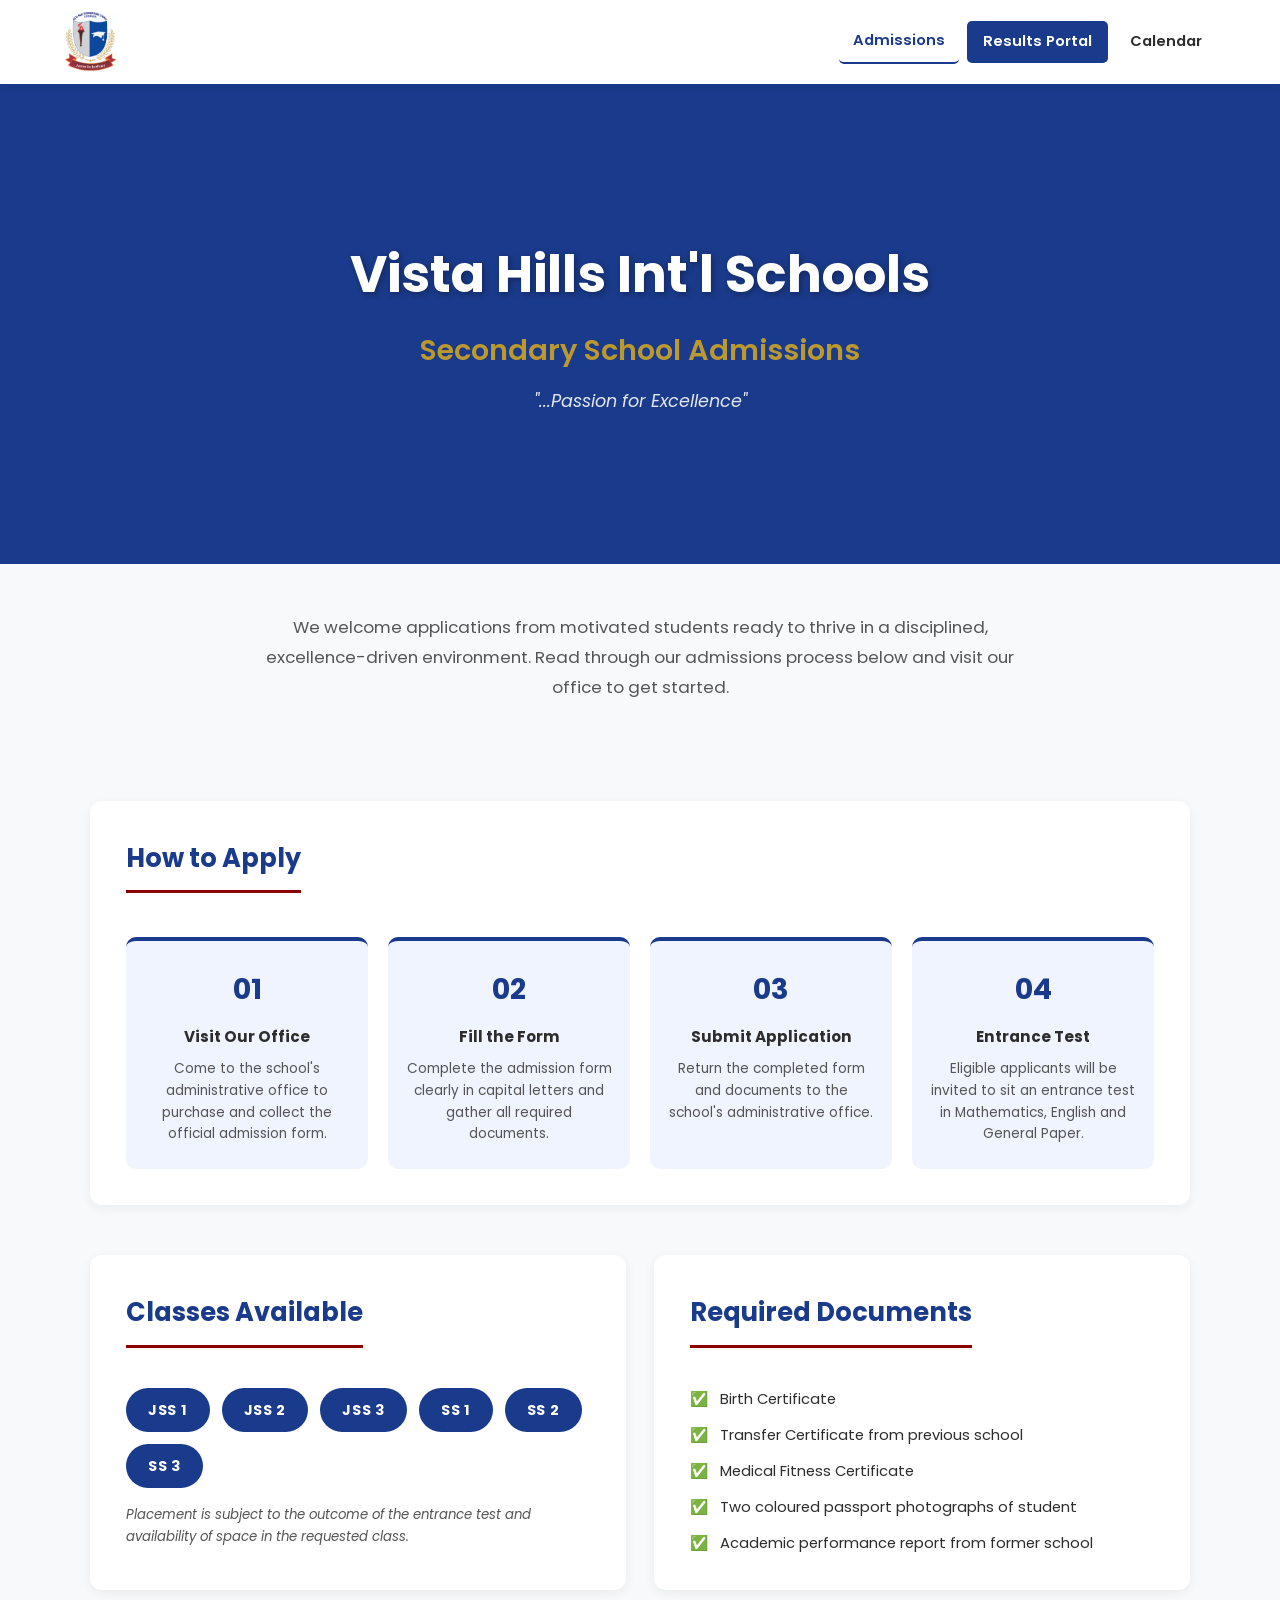
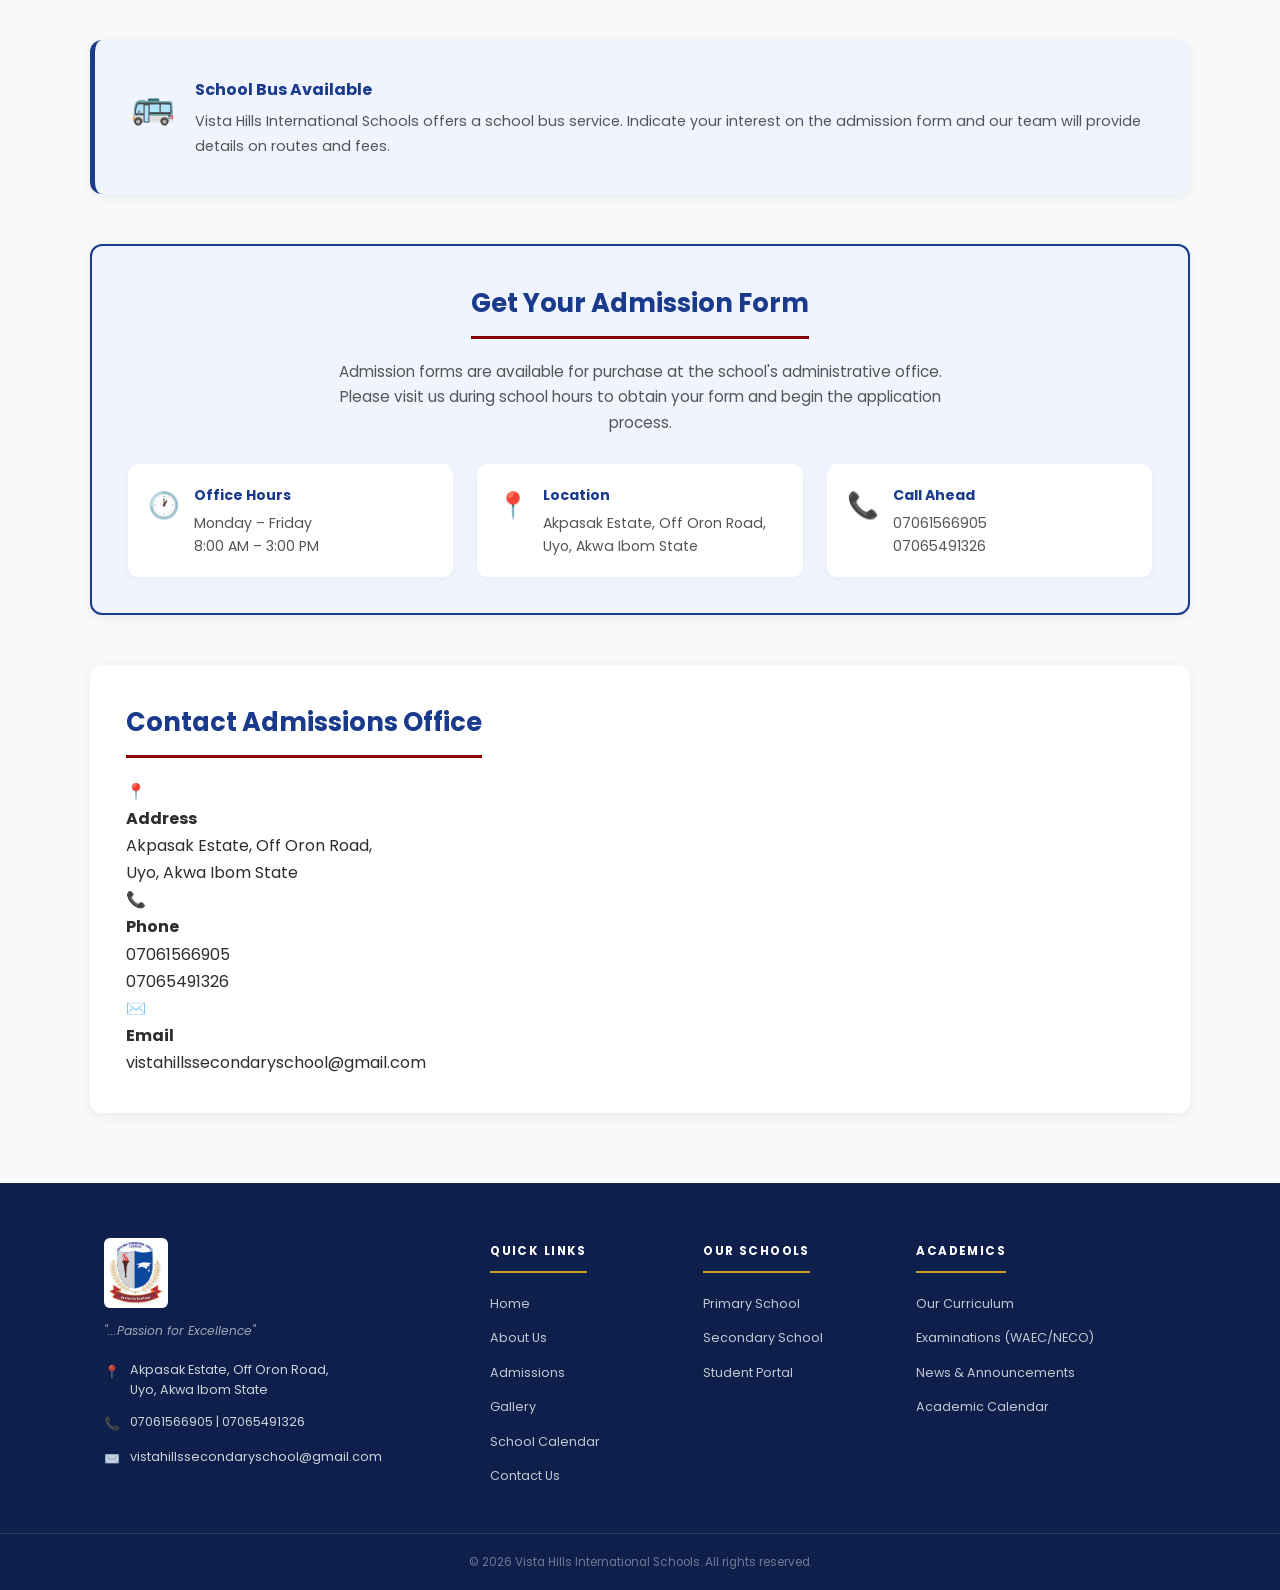
==== commit e2de0ad9: "Update admissions.html" ====
--- a/SCHOOL WEBSITE/PUBLIC/admissions.html
+++ b/SCHOOL WEBSITE/PUBLIC/admissions.html
@@ -231,11 +231,10 @@
       <div class="footer-col">
         <h4 class="footer-heading">Academics</h4>
         <ul class="footer-links">
-          <li><a href="#">Our Curriculum</a></li>
-          <li><a href="#">Examinations (WAEC/NECO)</a></li>
+           <li><a href="curriculum.html">Our Curriculum</a></li>
+          <li><a href="examinations.html">Examinations (WAEC/NECO)</a></li>
           <li><a href="#">News & Announcements</a></li>
-          <li><a href="#">School Fees</a></li>
-          <li><a href="#">Academic Calendar</a></li>
+          <li><a href="calendar.html">Academic Calendar</a></li>
         </ul>
       </div>
 
--- a/SCHOOL WEBSITE/PUBLIC/index.css
+++ b/SCHOOL WEBSITE/PUBLIC/index.css
@@ -905,6 +905,50 @@
   }
 }
 
+/* Calendar link fallback */
+.calendar-link-fallback {
+  text-align: center;
+  padding: 60px 30px;
+  background: var(--white);
+  border-radius: 12px;
+}
+
+.calendar-link-icon {
+  font-size: 4em;
+  display: block;
+  margin-bottom: 16px;
+}
+
+.calendar-link-fallback h3 {
+  font-size: 1.4em;
+  font-weight: 700;
+  color: var(--sec-dominant);
+  margin-bottom: 12px;
+}
+
+.calendar-link-fallback p {
+  font-size: 0.95em;
+  color: var(--text-mid);
+  max-width: 500px;
+  margin: 0 auto 28px;
+  line-height: 1.7;
+}
+
+.calendar-open-btn {
+  display: inline-block;
+  background: var(--sec-dominant);
+  color: var(--white);
+  font-weight: 700;
+  font-size: 1em;
+  padding: 14px 36px;
+  border-radius: 8px;
+  transition: background 0.3s ease, transform 0.2s ease;
+}
+
+.calendar-open-btn:hover {
+  background: #0f2460;
+  transform: translateY(-2px);
+}
 
 /* =============================================
    CURRICULUM PAGE
@@ -1184,6 +1228,69 @@
 
 
 /* =============================================
+   STAFF - LEADERSHIP VS TEACHERS LAYOUT
+   ============================================= */
+
+/* Leadership - 2 columns centered */
+.leadership-gallery {
+  justify-content: center;
+  margin-bottom: 50px;
+}
+
+/* Teachers title spacing */
+.teachers-title {
+  margin-top: 10px;
+}
+
+/* Teachers - 5 columns on desktop */
+.teachers-gallery {
+  display: grid !important;
+  grid-template-columns: repeat(5, 1fr);
+  gap: 20px;
+  justify-items: center;
+}
+
+/* Slightly smaller cards for the teachers grid */
+.teachers-gallery .staff-card {
+  flex: unset;
+  width: 100%;
+  padding: 20px 14px;
+}
+
+.teachers-gallery .staff-img-container {
+  width: 110px;
+  height: 110px;
+}
+
+.teachers-gallery .staff-name {
+  font-size: 0.92em;
+}
+
+.teachers-gallery .staff-role {
+  font-size: 0.78em;
+}
+
+/* =============================================
+   TEACHERS RESPONSIVE
+   ============================================= */
+@media (max-width: 1024px) {
+  .teachers-gallery {
+    grid-template-columns: repeat(3, 1fr);
+  }
+}
+
+@media (max-width: 600px) {
+  .teachers-gallery {
+    grid-template-columns: repeat(2, 1fr);
+  }
+  .teachers-gallery .staff-img-container {
+    width: 90px;
+    height: 90px;
+  }
+}
+
+
+/* =============================================
    RESPONSIVE - Tablet (max 900px)
    ============================================= */
 @media (max-width: 900px) {
